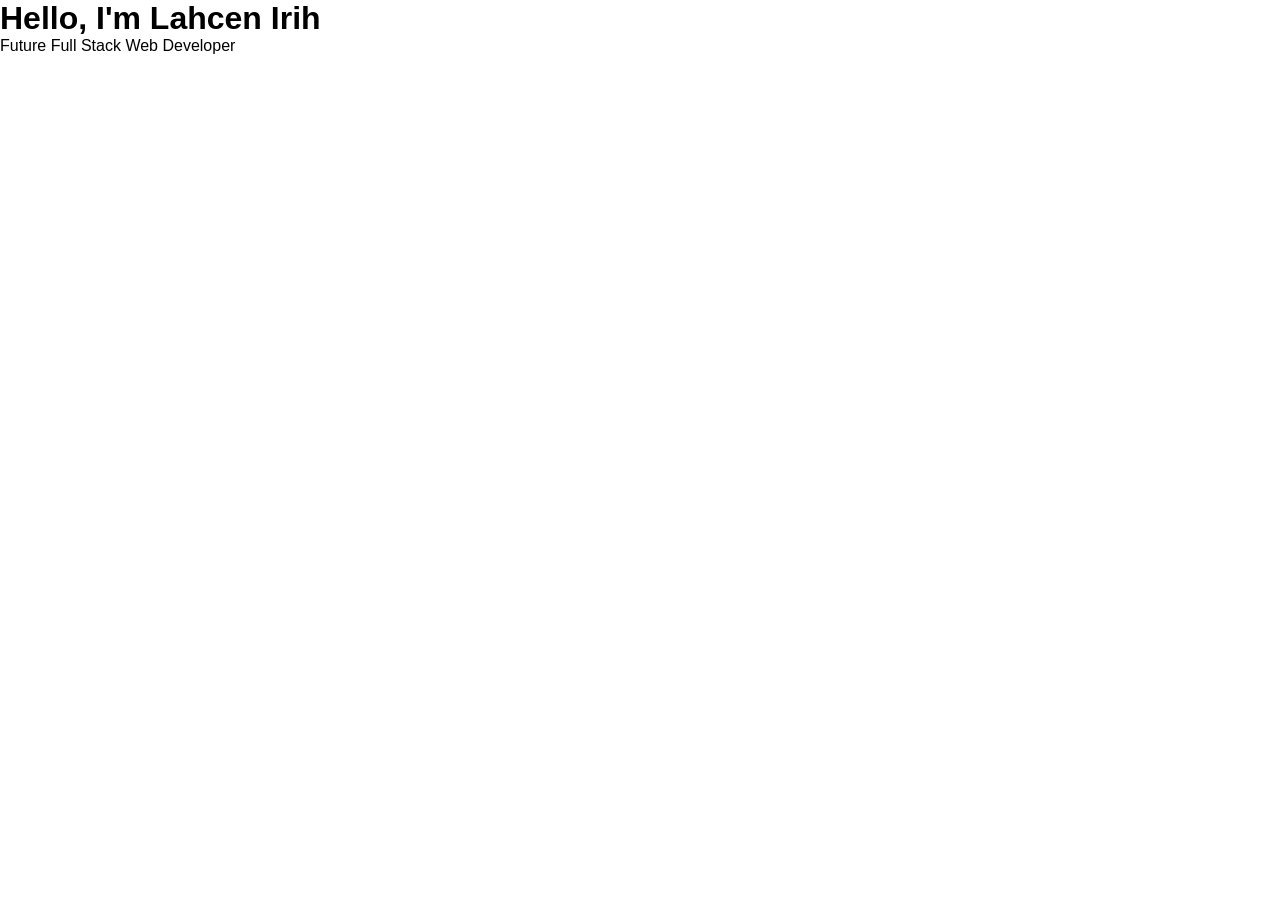
==== index.html @ 1c0058d5 "Project CEO 180 - Day 2" ====
<!DOCTYPE html>
<html lang="en">
<head>
    <meta charset="UTF-8">
    <meta name="viewport" content="width=device-width, initial-scale=1.0">

    <title>Lahcen Irih | Web Developer</title>

    <link rel="stylesheet" href="css/style.css">
</head>
<body>

    <h1>Hello, I'm Lahcen Irih</h1>
    <p>Future Full Stack Web Developer</p>

    <script src="js/script.js"></script>

</body>
</html>
---- css/style.css ----
*{
    margin:0;
    padding:0;
    box-sizing:border-box;
}

body{
    font-family:Arial, Helvetica, sans-serif;
}
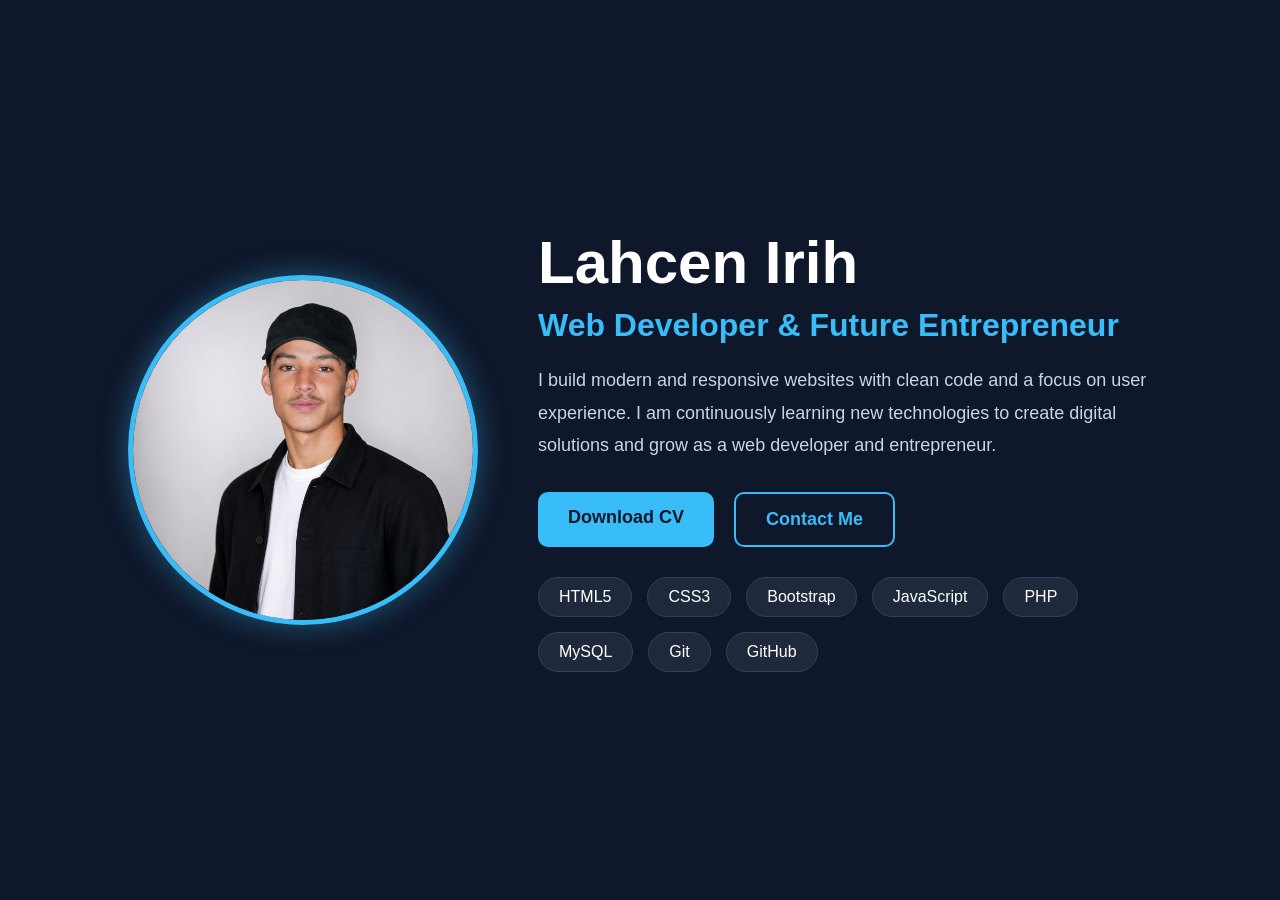
==== commit 352e7eca: "Session 3" ====
--- a/index.html
+++ b/index.html
@@ -10,8 +10,43 @@
 </head>
 <body>
 
-    <h1>Hello, I'm Lahcen Irih</h1>
-    <p>Future Full Stack Web Developer</p>
+    <main>
+        <section class="hero">
+
+            <div class="hero-image">
+                <img src="images/profile.png" alt="Portrait of Lahcen Irih">
+            </div>
+
+            <div class="hero-content">
+
+                <div class="hero-text">
+                    <h1>Lahcen Irih</h1>
+                    <h2>Web Developer & Future Entrepreneur</h2>
+                    <p>I build modern and responsive websites with clean code and a focus on user experience.
+                        I am continuously learning new technologies to create digital solutions and grow as a web developer and entrepreneur.</p>
+                </div>
+
+                <div class="hero-buttons">
+                    <a href="#">Download CV</a>
+                    <a href="#">Contact Me</a>
+                </div>
+
+                <div class="hero-skills">
+                    <ul>
+                        <li>HTML5</li>
+                        <li>CSS3</li>
+                        <li>Bootstrap</li>
+                        <li>JavaScript</li>
+                        <li>PHP</li>
+                        <li>MySQL</li>
+                        <li>Git</li>
+                        <li>GitHub</li>
+                    </ul>
+                </div>
+
+            </div>
+        </section>
+    </main>
 
     <script src="js/script.js"></script>
 
--- a/css/style.css
+++ b/css/style.css
@@ -6,4 +6,106 @@
 
 body{
     font-family:Arial, Helvetica, sans-serif;
+    background:#0f172a;
+    color:white;
+}
+
+.hero{
+    display:flex;
+    align-items:center;
+    justify-content:space-between;
+    gap:60px;
+    min-height:100vh;
+    padding:60px 10%;
+}
+
+.hero-image{
+    width:35%;
+    display:flex;
+    justify-content:center;
+}
+
+.hero-image img{
+    width:350px;
+    height:350px;
+    object-fit:cover;
+    border-radius:50%;
+    border:5px solid #38bdf8;
+    box-shadow:0 0 30px rgba(56,189,248,0.4);
+}
+
+.hero-content{
+    width:65%;
+}
+
+.hero-text h1{
+    font-size:60px;
+    margin-bottom:10px;
+}
+
+.hero-text h2{
+    font-size:32px;
+    color:#38bdf8;
+    margin-bottom:20px;
+}
+
+.hero-text p{
+    font-size:18px;
+    line-height:1.8;
+    color:#cbd5e1;
+    margin-bottom:30px;
+}
+
+.hero-buttons{
+    display:flex;
+    gap:20px;
+    margin-bottom:30px;
+}
+
+.hero-buttons a{
+    text-decoration:none;
+    padding:15px 30px;
+    border-radius:10px;
+    font-size:18px;
+    font-weight:bold;
+    transition:0.3s;
+}
+
+.hero-buttons a:hover{
+    transform:translateY(-5px);
+}
+
+.hero-buttons a:first-child{
+    background:#38bdf8;
+    color:#0f172a;
+}
+
+.hero-buttons a:last-child{
+    border:2px solid #38bdf8;
+    color:#38bdf8;
+    background:transparent;
+}
+
+.hero-skills ul{
+    display:flex;
+    flex-wrap:wrap;
+    gap:15px;
+    list-style:none;
+}
+
+.hero-skills li{
+    list-style:none;
+    background:#1e293b;
+    color:white;
+    padding:10px 20px;
+    border:1px solid #334155;
+    border-radius:30px;
+    transition:0.3s;
+}
+
+.hero-skills li:hover{
+    background:#38bdf8;
+    color:#0f172a;
+    transform:translateY(-5px);
+    cursor:pointer;
 }
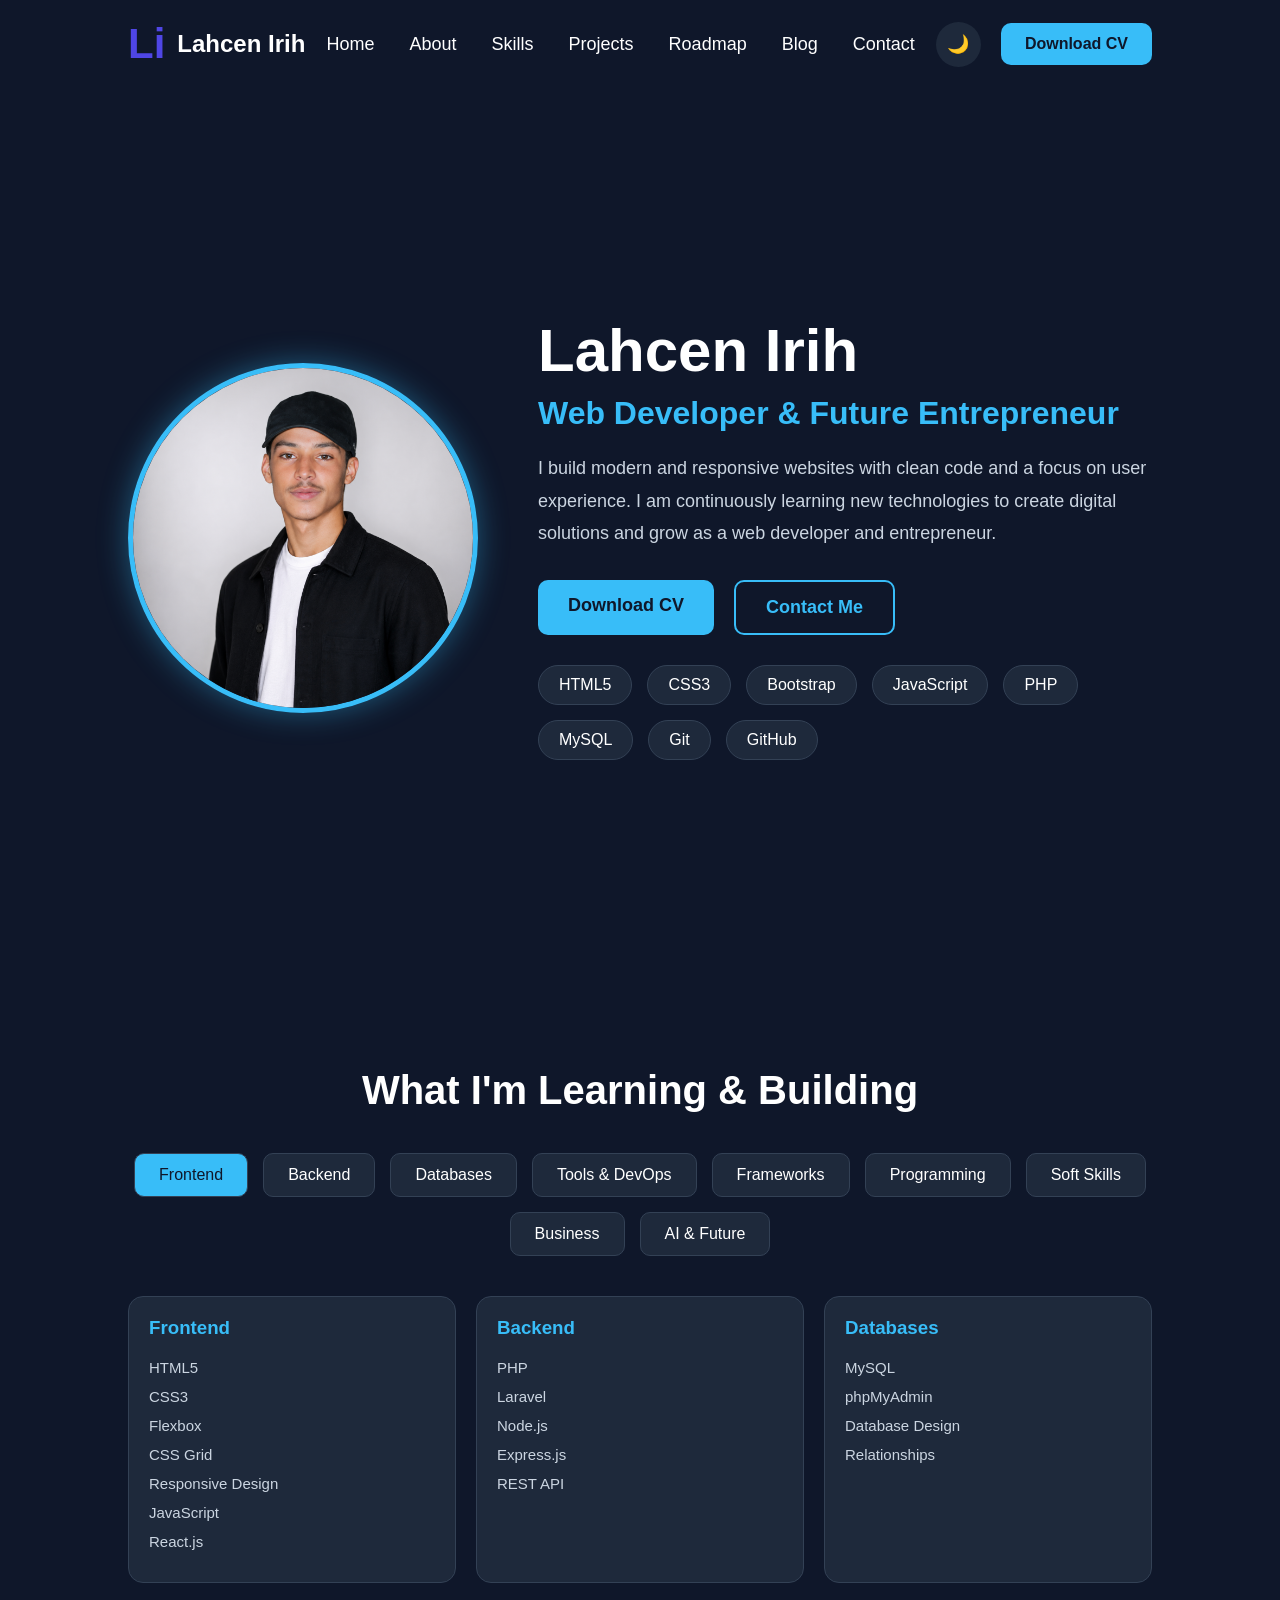
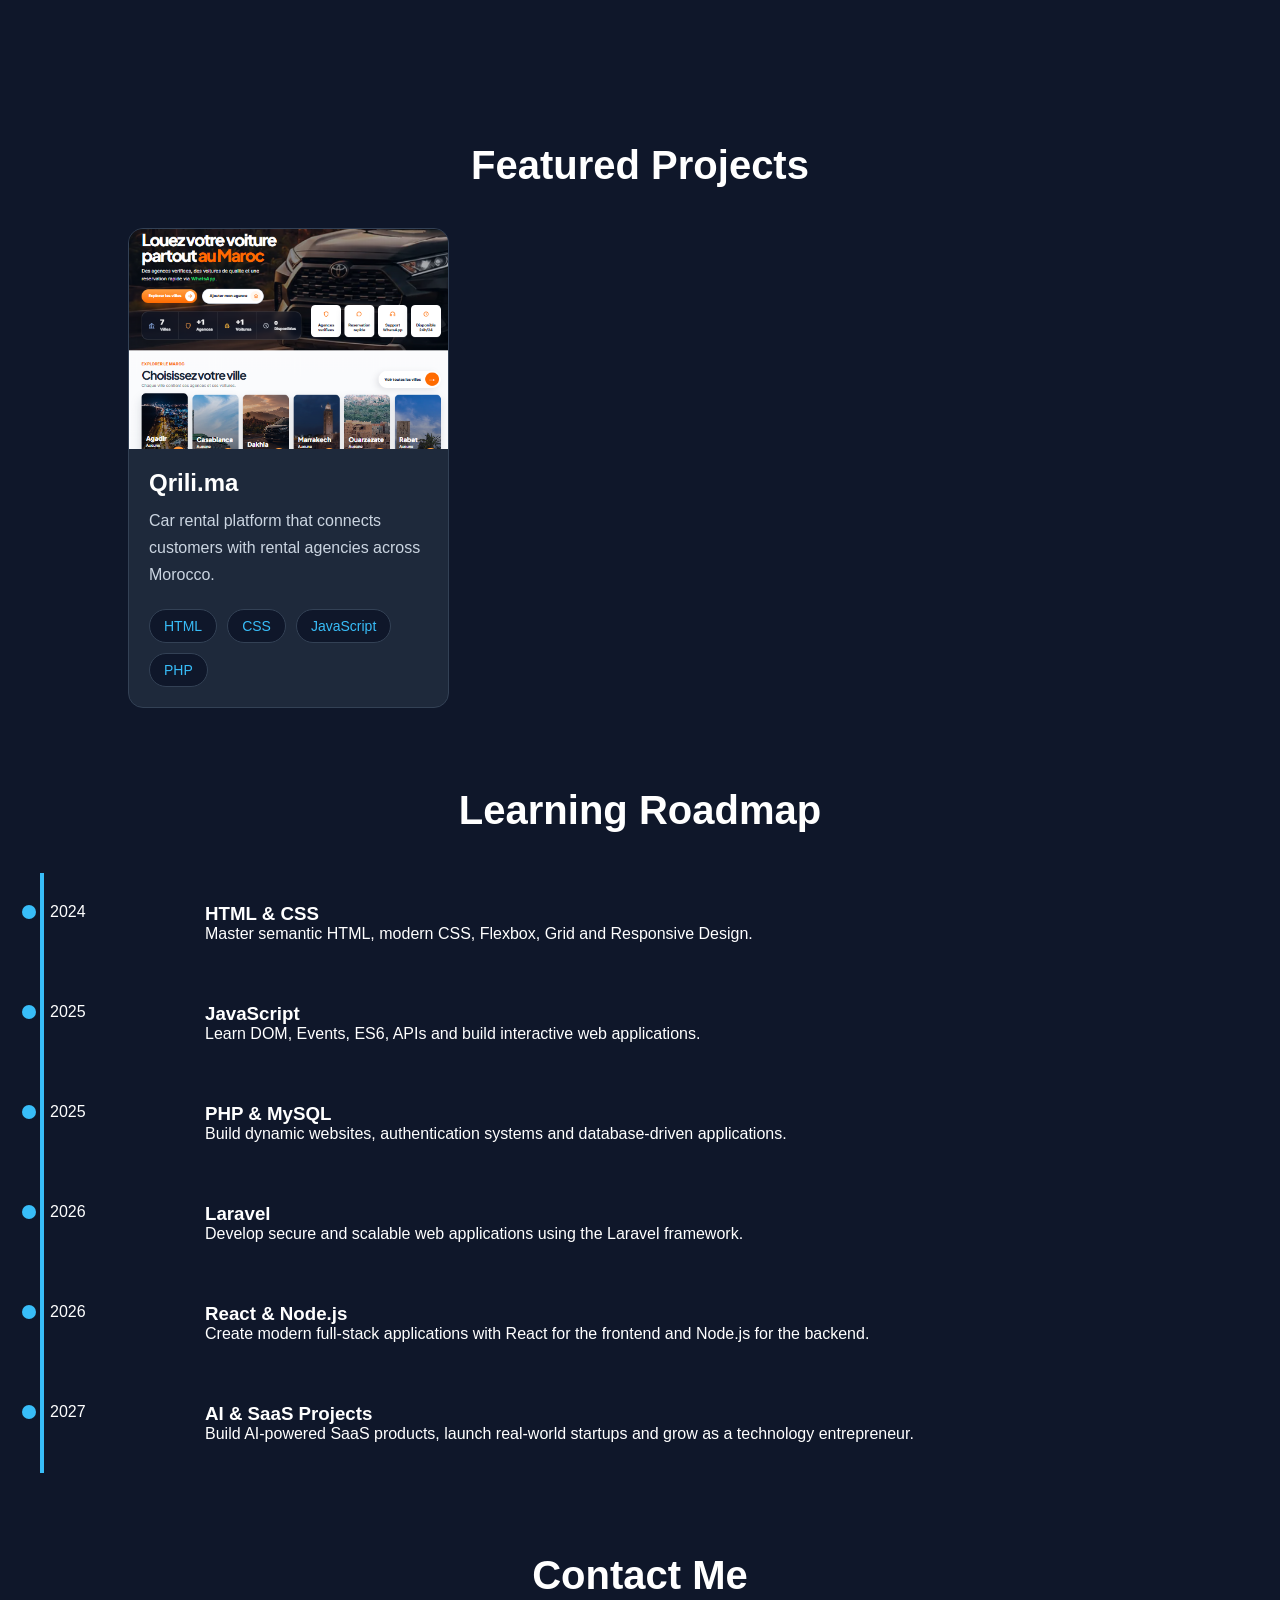
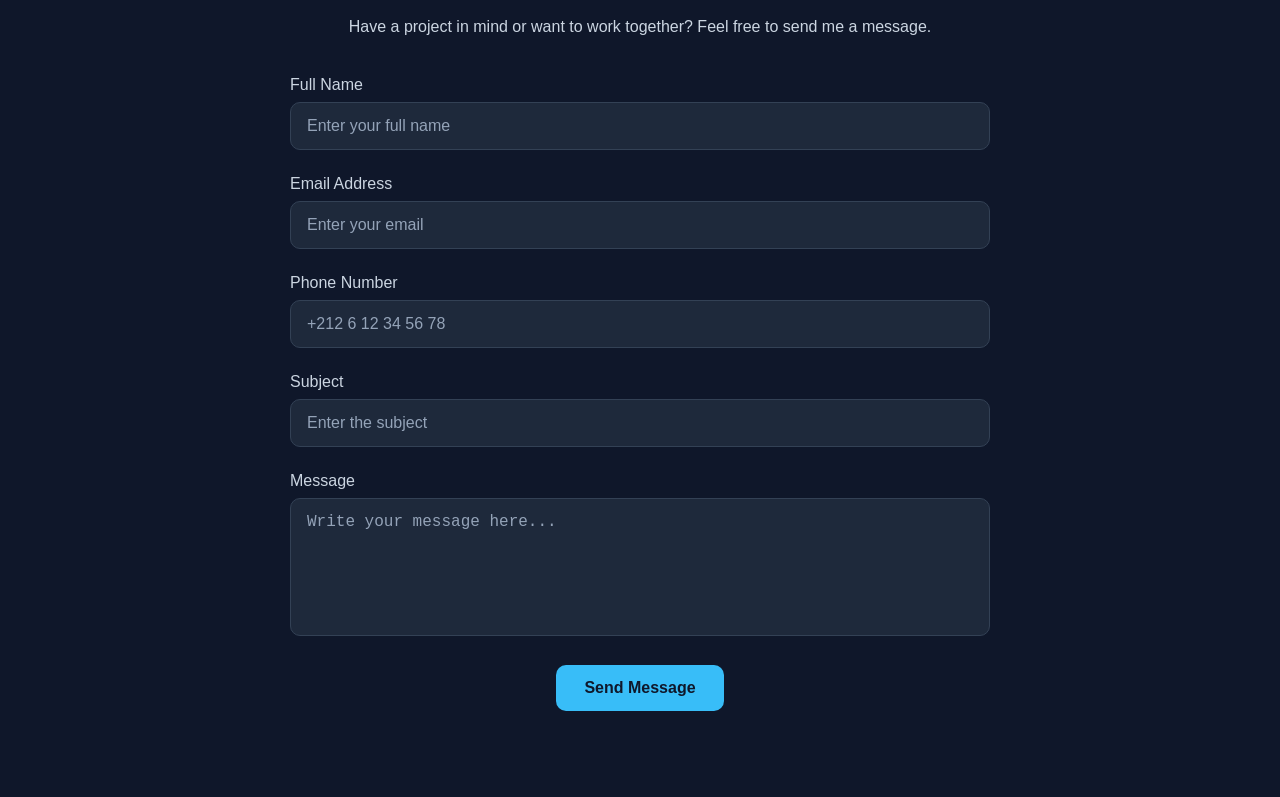
==== commit 0cbcf0e9: "DAY4" ====
--- a/index.html
+++ b/index.html
@@ -10,7 +10,41 @@
 </head>
 <body>
 
+    <header class="header">
+
+    <div class="logo">
+        <a href="#">
+            <span class="logo-icon">Li</span>
+            <span class="logo-text">Lahcen Irih</span>
+        </a>
+    </div>
+
+    <nav class="navigation">
+        <ul>
+            <li><a href="#">Home</a></li>
+            <li><a href="#">About</a></li>
+            <li><a href="#">Skills</a></li>
+            <li><a href="#">Projects</a></li>
+            <li><a href="#">Roadmap</a></li>
+            <li><a href="#">Blog</a></li>
+            <li><a href="#">Contact</a></li>
+        </ul>
+    </nav>
+
+    <div class="header-actions">
+
+        <button class="theme-btn">🌙</button>
+
+        <a href="#" class="cv-btn">Download CV</a>
+
+    </div>
+
+    </header>
+
     <main>
+
+                    <!-- sECTION 1--> 
+
         <section class="hero">
 
             <div class="hero-image">
@@ -46,8 +80,302 @@
 
             </div>
         </section>
+
+                    <!-- sECTION 2-->
+
+        <section class="learning">
+
+            <h2 class="section-title">What I'm Learning & Building</h2>
+
+            <div class="learning-tabs">
+            
+                <button class="active">Frontend</button>
+                <button>Backend</button>
+                <button>Databases</button>
+                <button>Tools & DevOps</button>
+                <button>Frameworks</button>
+                <button>Programming</button>
+                <button>Soft Skills</button>
+                <button>Business</button>
+                <button>AI & Future</button>
+            
+            </div>
+                
+            <div class="learning-grid">
+            
+                <div class="learning-card">
+                
+                    <h3>Frontend</h3>
+                
+                    <ul>
+                    
+                        <li>HTML5</li>
+                        <li>CSS3</li>
+                        <li>Flexbox</li>
+                        <li>CSS Grid</li>
+                        <li>Responsive Design</li>
+                        <li>JavaScript</li>
+                        <li>React.js</li>
+                    
+                    </ul>
+                
+                </div>
+            
+                <div class="learning-card">
+                
+                    <h3>Backend</h3>
+                
+                    <ul>
+                    
+                        <li>PHP</li>
+                        <li>Laravel</li>
+                        <li>Node.js</li>
+                        <li>Express.js</li>
+                        <li>REST API</li>
+                    
+                    </ul>
+                
+                </div>
+            
+                <div class="learning-card">
+                
+                    <h3>Databases</h3>
+                
+                    <ul>
+                    
+                        <li>MySQL</li>
+                        <li>phpMyAdmin</li>
+                        <li>Database Design</li>
+                        <li>Relationships</li>
+                    
+                    </ul>
+                
+                </div>
+            
+            </div>
+        
+        </section>
+
+                    <!-- sECTION 3-->
+        <section class="projects">
+
+            <h2 class="section-title">Featured Projects</h2>
+
+            <div class="projects-grid">
+            
+                <article class="project-card">
+                
+                    <figure class="project-image">
+                    
+                        <img src="images/project1.png" alt="Project Image">
+                    
+                        <div class="project-overlay">
+                        
+                            <a href="#">Live Demo</a>
+                            <a href="#">GitHub</a>
+                        
+                        </div>
+                    
+                    </figure>
+                
+                    <div class="project-content">
+                    
+                        <h3>Qrili.ma</h3>
+                    
+                        <p>
+                            Car rental platform that connects customers with rental agencies across Morocco.
+                        </p>
+                    
+                        <div class="project-tech">
+                        
+                            <span>HTML</span>
+                            <span>CSS</span>
+                            <span>JavaScript</span>
+                            <span>PHP</span>
+                        
+                        </div>
+                    
+                    </div>
+                
+                </article>
+            
+            </div>
+        
+        </section>
+
+                <!-- sECTION 4-->
+
+        <section class="roadmap">
+
+            <h2 class="section-title">Learning Roadmap</h2>
+
+            <div class="roadmap-container">
+            
+                <article class="roadmap-item">
+                
+                    <div class="roadmap-year">
+                        2024
+                    </div>
+                
+                    <div class="roadmap-content">
+                        <h3>HTML & CSS</h3>
+                        <p>
+                            Master semantic HTML, modern CSS, Flexbox, Grid and Responsive Design.
+                        </p>
+                    </div>
+                
+                </article>
+            
+                <article class="roadmap-item">
+                
+                    <div class="roadmap-year">
+                        2025
+                    </div>
+                
+                    <div class="roadmap-content">
+                        <h3>JavaScript</h3>
+                        <p>
+                            Learn DOM, Events, ES6, APIs and build interactive web applications.
+                        </p>
+                    </div>
+                
+                </article>
+            
+                <article class="roadmap-item">
+                
+                    <div class="roadmap-year">
+                        2025
+                    </div>
+                
+                    <div class="roadmap-content">
+                        <h3>PHP & MySQL</h3>
+                        <p>
+                            Build dynamic websites, authentication systems and database-driven applications.
+                        </p>
+                    </div>
+                
+                </article>
+            
+                <article class="roadmap-item">
+                
+                    <div class="roadmap-year">
+                        2026
+                    </div>
+                
+                    <div class="roadmap-content">
+                        <h3>Laravel</h3>
+                        <p>
+                            Develop secure and scalable web applications using the Laravel framework.
+                        </p>
+                    </div>
+                
+                </article>
+            
+                <article class="roadmap-item">
+                
+                    <div class="roadmap-year">
+                        2026
+                    </div>
+                
+                    <div class="roadmap-content">
+                        <h3>React & Node.js</h3>
+                        <p>
+                            Create modern full-stack applications with React for the frontend and Node.js for the backend.
+                        </p>
+                    </div>
+                
+                </article>
+            
+                <article class="roadmap-item">
+                
+                    <div class="roadmap-year">
+                        2027
+                    </div>
+                
+                    <div class="roadmap-content">
+                        <h3>AI & SaaS Projects</h3>
+                        <p>
+                            Build AI-powered SaaS products, launch real-world startups and grow as a technology entrepreneur.
+                        </p>
+                    </div>
+                
+                </article>
+            
+            </div>
+        
+        </section>
+
+                <!-- sECTION 5-->
+
+        <section class="contact">
+        
+            <h2 class="section-title">Contact Me</h2>
+        
+            <p class="contact-text">
+                Have a project in mind or want to work together? Feel free to send me a message.
+            </p>
+        
+            <form action="#" method="post">
+            
+                <div class="form-group">
+                    <label for="fullname">Full Name</label>
+                    <input
+                        type="text"
+                        id="fullname"
+                        name="fullname"
+                        placeholder="Enter your full name"
+                        required>
+                </div>
+            
+                <div class="form-group">
+                    <label for="email">Email Address</label>
+                    <input
+                        type="email"
+                        id="email"
+                        name="email"
+                        placeholder="Enter your email"
+                        required>
+                </div>
+            
+                <div class="form-group">
+                    <label for="phone">Phone Number</label>
+                    <input
+                        type="tel"
+                        id="phone"
+                        name="phone"
+                        placeholder="+212 6 12 34 56 78">
+                </div>
+            
+                <div class="form-group">
+                    <label for="subject">Subject</label>
+                    <input
+                        type="text"
+                        id="subject"
+                        name="subject"
+                        placeholder="Enter the subject"
+                        required>
+                </div>
+            
+                <div class="form-group">
+                    <label for="message">Message</label>
+                    <textarea
+                        id="message"
+                        name="message"
+                        rows="6"
+                        placeholder="Write your message here..."
+                        required></textarea>
+                </div>
+            
+                <button type="submit">
+                    Send Message
+                </button>
+            
+            </form>
+        
+        </section>
+
     </main>
-
+    
     <script src="js/script.js"></script>
 
 </body>
--- a/css/style.css
+++ b/css/style.css
@@ -9,7 +9,92 @@
     background:#0f172a;
     color:white;
 }
-
+.header{
+    display:flex;
+    justify-content:space-between;
+    align-items:center;
+    padding:20px 10%;
+    background:#0f172a;
+    position:sticky;
+    top:0;
+    z-index:1000;
+}
+
+.logo a{
+    display:flex;
+    align-items:center;
+    gap:12px;
+    text-decoration:none;
+}
+
+.logo-icon{
+    font-size:42px;
+    font-weight:bold;
+    color:#4f46e5;
+}
+
+.logo-text{
+    font-size:24px;
+    font-weight:bold;
+    color:white;
+}
+
+.navigation ul{
+    display:flex;
+    list-style:none;
+    gap:35px;
+}
+
+.navigation a{
+    text-decoration:none;
+    color:white;
+    font-size:18px;
+    font-weight:500;
+    transition:.3s;
+}
+
+.navigation a:hover{
+    color:#38bdf8;
+}
+
+.header-actions{
+    display:flex;
+    align-items:center;
+    gap:20px;
+}
+
+.theme-btn{
+    width:45px;
+    height:45px;
+    border:none;
+    border-radius:50%;
+    background:#1e293b;
+    color:white;
+    font-size:18px;
+    cursor:pointer;
+    transition:.3s;
+}
+
+.theme-btn:hover{
+    background:#38bdf8;
+    color:#0f172a;
+}
+
+.cv-btn{
+    text-decoration:none;
+    background:#38bdf8;
+    color:#0f172a;
+    padding:12px 24px;
+    border-radius:10px;
+    font-weight:bold;
+    transition:.3s;
+}
+
+.cv-btn:hover{
+    transform:translateY(-5px);
+}
+
+        /* section 1 */
 .hero{
     display:flex;
     align-items:center;
@@ -108,4 +193,310 @@
     color:#0f172a;
     transform:translateY(-5px);
     cursor:pointer;
+}
+
+        /* section 2 */
+
+.learning{
+    padding:80px 10%;
+}
+
+.section-title{
+    text-align:center;
+    font-size:40px;
+    margin-bottom:40px;
+}
+
+.learning-tabs{
+    display:flex;
+    justify-content:center;
+    flex-wrap:wrap;
+    gap:15px;
+    margin-bottom:40px;
+}
+
+.learning-tabs button{
+    padding:12px 24px;
+    background:#1e293b;
+    color:white;
+    border:1px solid #334155;
+    border-radius:10px;
+    cursor:pointer;
+    transition:.3s;
+    font-size:16px;
+}
+
+.learning-tabs button:hover,
+.learning-tabs .active{
+    background:#38bdf8;
+    color:#0f172a;
+}
+
+.learning-grid{
+    display:grid;
+    grid-template-columns:repeat(3,1fr);
+    gap:20px;
+}
+
+.learning-card{
+    background:#1e293b;
+    padding:20px;
+    border-radius:15px;
+    border:1px solid #334155;
+    transition:.3s;
+}
+
+.learning-card:hover{
+    transform:translateY(-8px);
+}
+
+.learning-card h3{
+    color:#38bdf8;
+    margin-bottom:20px;
+}
+
+.learning-card ul{
+    list-style:none;
+}
+
+.learning-card li{
+    margin-bottom:12px;
+    color:#cbd5e1;
+    font-size: 15px;
+}
+
+            /* section 3*/
+
+.projects{
+    padding:80px 10%;
+}
+
+.projects-grid{
+    display:grid;
+    grid-template-columns:repeat(3,1fr);
+    gap:30px;
+}
+
+.project-card{
+    background:#1e293b;
+    border:1px solid #334155;
+    border-radius:15px;
+    overflow: hidden;
+    transition:.3s;
+}
+
+.project-card:hover{
+    transform:translateY(-10px);
+}
+
+.project-image{
+    position:relative;
+}
+
+.project-image img{
+    width:100%;
+    height:220px;
+    object-fit:cover;
+    display:block;
+    transition:.3s;
+}
+
+.project-overlay{
+    position:absolute;
+    inset:0;
+    background:rgba(15,23,42,.85);
+
+    display:flex;
+    justify-content:center;
+    align-items:center;
+    gap:15px;
+
+    opacity:0;
+    transition:.3s;
+}
+
+.project-card:hover .project-overlay{
+    opacity:1;
+}
+
+.project-card:hover img{
+    transform:scale(1.1);
+}
+
+.project-content{
+    padding:20px;
+}
+
+.project-content h3{
+    font-size:24px;
+    margin-bottom:10px;
+}
+
+.project-content p{
+    color:#cbd5e1;
+    line-height:1.7;
+    margin-bottom:20px;
+}
+
+.project-tech{
+    display:flex;
+    flex-wrap:wrap;
+    gap:10px;
+}
+
+.project-tech span{
+    background:#0f172a;
+    color:#38bdf8;
+    padding:8px 14px;
+    border-radius:30px;
+    font-size:14px;
+    border:1px solid #334155;
+}
+
+.project-overlay a{
+    text-decoration: none;
+    background: #38bdf8;
+    color: #0f172a;
+    padding: 12px 20px;
+    border-radius: 8px;
+    font-weight: bold;
+    transition: 3s;
+}
+
+.project-overlay a:hover{
+    background: #ffffff;
+    transforme : translateY(-3px);
+}
+
+.project-overlay{
+    display: flex;
+    flex-direction: column;
+}
+
+        /* section 4 */
+
+.roadmap-container{
+    position: relative;
+}
+
+.roadmap-container::before{
+    content: "";
+    position: absolute;
+    top: 0;
+    bottom: 0;
+    left: 40px;
+    width: 4px;
+    background: #38bdf8;
+}
+
+.roadmap-item{
+    display: flex;
+    align-items: flex-start;
+    gap: 35px;
+    margin-left: 50px;
+    padding: 30px 0;
+}
+
+.roadmap-year{
+    position: relative;
+    width: 120px;
+    flex-shrink: 0;
+}
+
+.roadmap-year::before{
+    content: "";
+    position: absolute;
+    left: -28px;
+    top: 50%;
+    transform: translateY(-50%);
+    width: 14px;
+    height: 14px;
+    background: #38bdf8;
+    border-radius: 50%;
+}
+
+.roadmap-content{
+    flex: 1;
+}
+
+                    /*SECTION 5*/
+
+/* ==========================
+   CONTACT SECTION
+========================== */
+
+.contact{
+    padding:80px 20px;
+    text-align:center;
+}
+
+.contact h2{
+    margin-bottom:20px;
+}
+
+.contact p{
+    color:#cbd5e1;
+    margin-bottom:40px;
+}
+
+.contact form{
+    max-width:700px;
+    margin:0 auto;
+}
+
+.form-group{
+    margin-bottom:25px;
+    text-align:left;
+}
+
+.form-group label{
+    display:block;
+    font-size:16px;
+    font-weight:500;
+    color:#cbd5e1;
+    margin-bottom:8px;
+}
+
+.form-group input,
+.form-group textarea{
+    width:100%;
+    padding:14px 16px;
+    background:#1e293b;
+    color:#ffffff;
+    border:1px solid #334155;
+    border-radius:10px;
+    font-size:16px;
+    transition:0.3s;
+}
+
+.form-group textarea{
+    resize:none;
+}
+
+.form-group input:focus,
+.form-group textarea:focus{
+    outline:none;
+    border-color:#38bdf8;
+}
+
+.form-group input::placeholder,
+.form-group textarea::placeholder{
+    color:#94a3b8;
+}
+
+.contact button{
+    background:#38bdf8;
+    color:#0f172a;
+    border:none;
+    padding:14px 28px;
+    border-radius:10px;
+    font-size:16px;
+    font-weight:600;
+    cursor:pointer;
+    transition:0.3s;
+}
+
+.contact button:hover{
+    transform:translateY(-4px);
+    background:#0ea5e9;
 }
